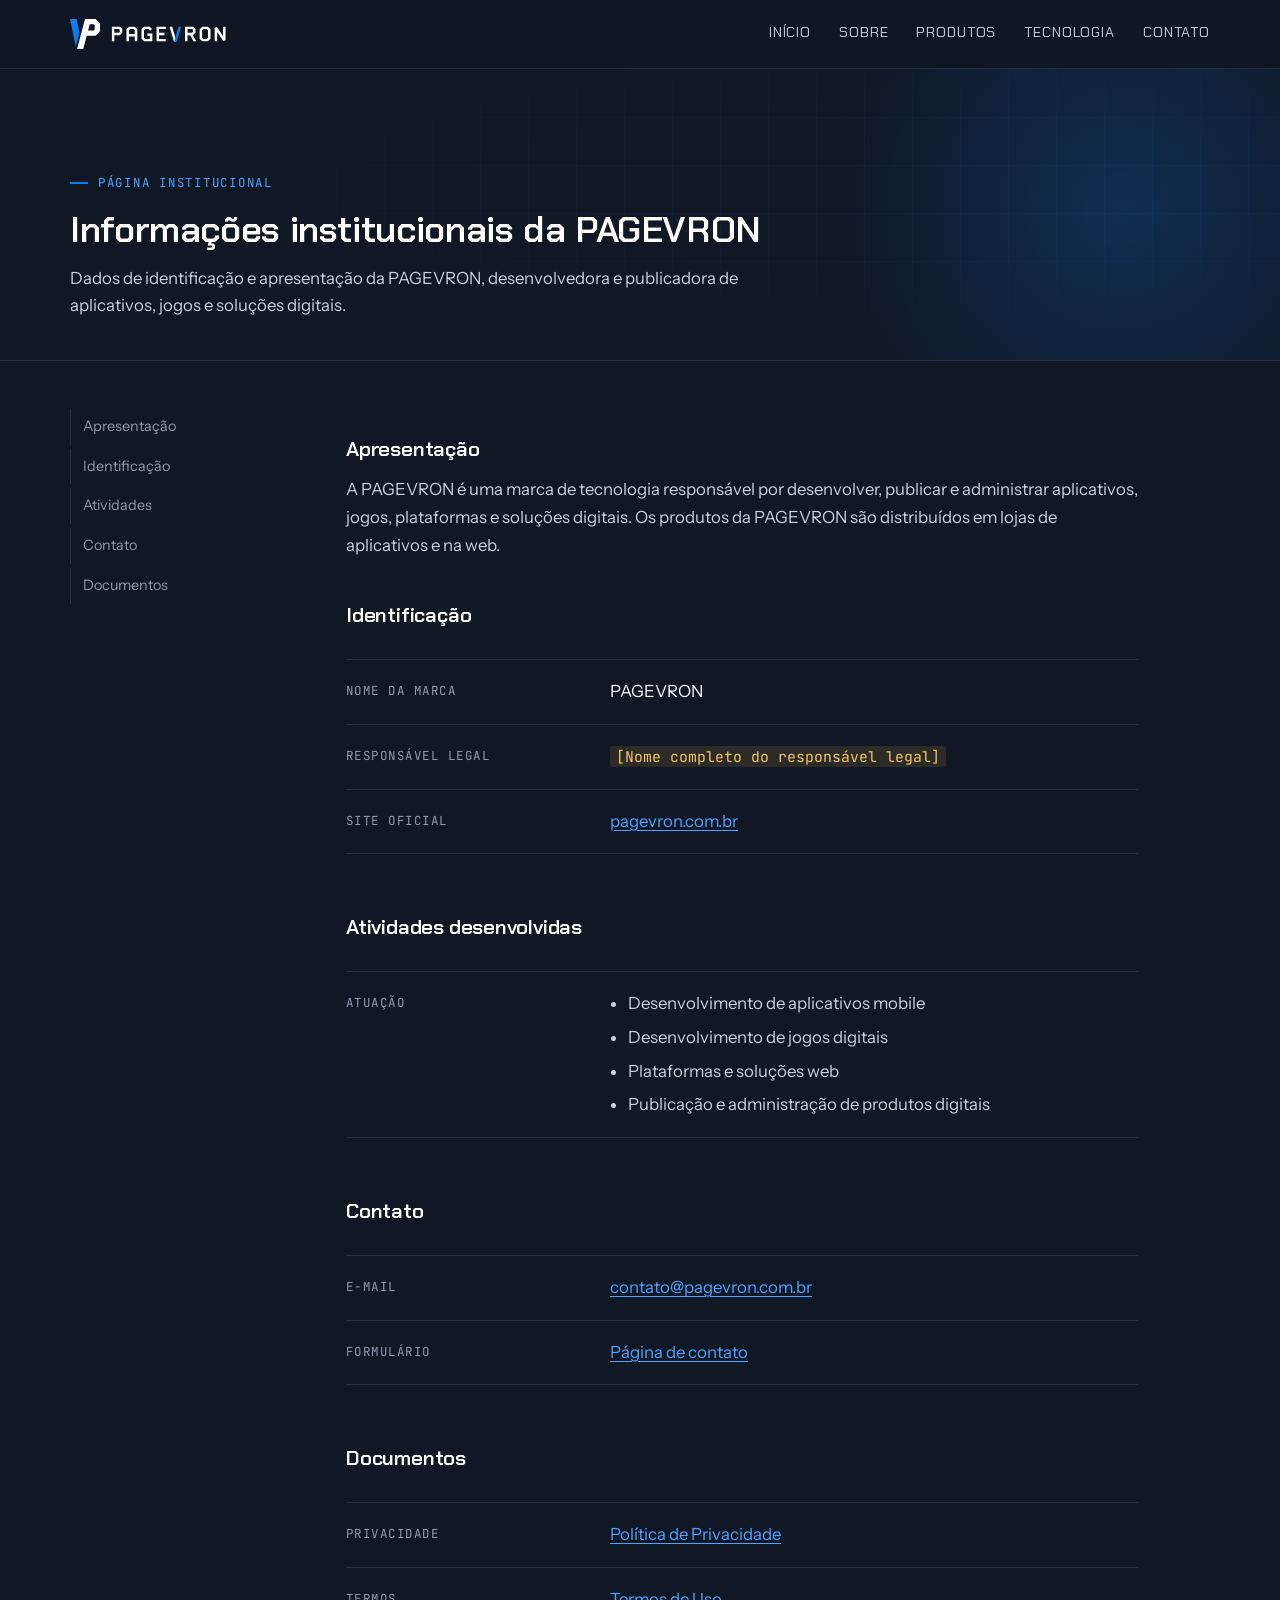
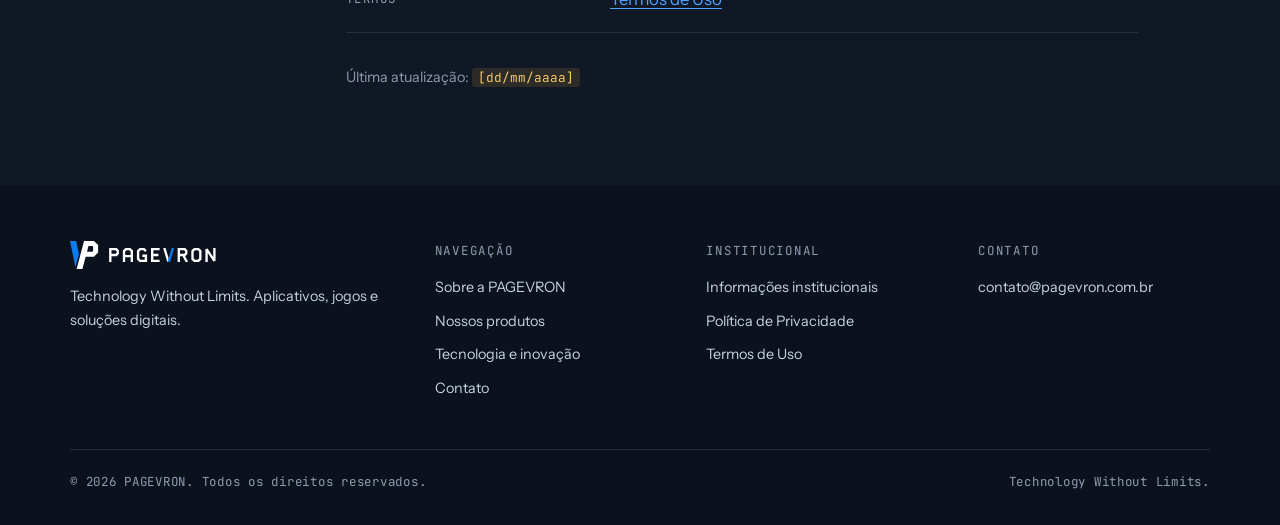
==== empresa/index.html @ 6729637c "Site institucional da PAGEVRON Co-Authored-By: Claude Opus 5.5 <noreply@anthropic.com> Claude-Sessio" ====
<!doctype html>
<html lang="pt-BR">
<head>
<meta charset="utf-8">
<meta name="viewport" content="width=device-width, initial-scale=1, viewport-fit=cover">
<title>Informações institucionais — PAGEVRON</title>
<meta name="description" content="Informações institucionais da PAGEVRON: apresentação, atividades, contato e responsável legal.">
<meta name="robots" content="index, follow">
<link rel="canonical" href="https://pagevron.com.br/empresa">
<meta name="theme-color" content="#101725">
<link rel="icon" href="../favicon.svg" type="image/svg+xml">
<link rel="icon" href="../favicon-32.png" sizes="32x32" type="image/png">
<link rel="apple-touch-icon" href="../apple-touch-icon.png">
<link rel="manifest" href="../site.webmanifest">
<meta property="og:type" content="website">
<meta property="og:site_name" content="PAGEVRON">
<meta property="og:title" content="Informações institucionais — PAGEVRON">
<meta property="og:description" content="Informações institucionais da PAGEVRON: apresentação, atividades, contato e responsável legal.">
<meta property="og:url" content="https://pagevron.com.br/empresa">
<meta property="og:image" content="https://pagevron.com.br/assets/img/og-pagevron.png">
<meta property="og:locale" content="pt_BR">
<meta name="twitter:card" content="summary_large_image">
<link rel="preconnect" href="https://fonts.googleapis.com">
<link rel="preconnect" href="https://fonts.gstatic.com" crossorigin>
<link rel="stylesheet" href="https://fonts.googleapis.com/css2?family=Chakra+Petch:wght@500;600;700&family=Instrument+Sans:wght@400;500;600&family=JetBrains+Mono:wght@400;500&display=swap">
<link rel="stylesheet" href="../assets/css/style.css">
</head>
<body>
<a class="pular" href="#conteudo">Pular para o conteúdo</a>
<header class="topo">
  <div class="wrap">
    <a class="marca" href="../" aria-label="PAGEVRON — página inicial"><img src="../assets/img/logo-horizontal.svg" alt="PAGEVRON" width="200" height="56"></a>
    <button class="menu-botao" type="button" aria-expanded="false" aria-controls="menu" aria-label="Abrir menu"><span></span></button>
    <nav class="menu" id="menu" aria-label="Menu principal">
      <a href="../#inicio">Início</a>
      <a href="../#sobre">Sobre</a>
      <a href="../#produtos">Produtos</a>
      <a href="../#tecnologia">Tecnologia</a>
      <a href="../contato/">Contato</a>
    </nav>
  </div>
</header>
<main id="conteudo">
  <section class="pagina-cabeca heroi">
    <div class="wrap" style="display:block;padding-block:0">
      <span class="rotulo">Página institucional</span>
      <h1>Informações institucionais da PAGEVRON</h1>
      <p>Dados de identificação e apresentação da PAGEVRON, desenvolvedora e publicadora de aplicativos, jogos e soluções digitais.</p>
    </div>
  </section>
  <section class="doc">
    <div class="wrap">
      <nav aria-label="Nesta página"><a href="#apresentacao">Apresentação</a><a href="#identificacao">Identificação</a><a href="#atividades">Atividades</a><a href="#contato">Contato</a><a href="#documentos">Documentos</a></nav>
      <div class="prosa">
        <h2 id="apresentacao">Apresentação</h2>
        <p>A PAGEVRON é uma marca de tecnologia responsável por desenvolver, publicar e administrar aplicativos, jogos, plataformas e soluções digitais. Os produtos da PAGEVRON são distribuídos em lojas de aplicativos e na web.</p>

        <h2 id="identificacao">Identificação</h2>
        <dl class="ficha">
          <div><dt>Nome da marca</dt><dd>PAGEVRON</dd></div>
          <!-- EDITAR: nome completo do responsável legal, igual ao documento oficial -->
          <div><dt>Responsável legal</dt><dd><span class="editar">[Nome completo do responsável legal]</span></dd></div>
          <div><dt>Site oficial</dt><dd><a href="https://pagevron.com.br">pagevron.com.br</a></dd></div>
          <!-- Informações empresariais: inclua SOMENTE se existirem. Para mostrar, apague as marcas de comentário.
          <div><dt>Razão social</dt><dd>[Razão social]</dd></div>
          <div><dt>Nome fantasia</dt><dd>PAGEVRON</dd></div>
          <div><dt>CNPJ</dt><dd>[00.000.000/0000-00]</dd></div>
          <div><dt>Endereço</dt><dd>[Endereço completo]</dd></div>
          <div><dt>Telefone</dt><dd>[Telefone]</dd></div>
          <div><dt>Número D-U-N-S</dt><dd>[Número D-U-N-S]</dd></div>
          -->
        </dl>

        <h2 id="atividades">Atividades desenvolvidas</h2>
        <dl class="ficha">
          <div><dt>Atuação</dt><dd><ul>
            <li>Desenvolvimento de aplicativos mobile</li>
            <li>Desenvolvimento de jogos digitais</li>
            <li>Plataformas e soluções web</li>
            <li>Publicação e administração de produtos digitais</li>
          </ul></dd></div>
        </dl>

        <h2 id="contato">Contato</h2>
        <dl class="ficha">
          <!-- EDITAR: use o mesmo e-mail cadastrado no Google Play Console -->
          <div><dt>E-mail</dt><dd><a href="mailto:contato@pagevron.com.br">contato@pagevron.com.br</a></dd></div>
          <div><dt>Formulário</dt><dd><a href="../contato/">Página de contato</a></dd></div>
        </dl>

        <h2 id="documentos">Documentos</h2>
        <dl class="ficha">
          <div><dt>Privacidade</dt><dd><a href="../privacidade/">Política de Privacidade</a></dd></div>
          <div><dt>Termos</dt><dd><a href="../termos/">Termos de Uso</a></dd></div>
        </dl>
        <p style="font-size:var(--t-sm);color:var(--prata-2)">Última atualização: <!-- EDITAR --><span class="editar">[dd/mm/aaaa]</span></p>
      </div>
    </div>
  </section>
</main>
<footer class="rodape">
  <div class="wrap">
    <div class="rodape-grid">
      <div>
        <img src="../assets/img/logo-horizontal.svg" alt="PAGEVRON" width="200" height="56">
        <p>Technology Without Limits. Aplicativos, jogos e soluções digitais.</p>
      </div>
      <div>
        <h4>Navegação</h4>
        <ul>
          <li><a href="../#sobre">Sobre a PAGEVRON</a></li>
          <li><a href="../#produtos">Nossos produtos</a></li>
          <li><a href="../#tecnologia">Tecnologia e inovação</a></li>
          <li><a href="../contato/">Contato</a></li>
        </ul>
      </div>
      <div>
        <h4>Institucional</h4>
        <ul>
          <li><a href="../empresa/">Informações institucionais</a></li>
          <li><a href="../privacidade/">Política de Privacidade</a></li>
          <li><a href="../termos/">Termos de Uso</a></li>
        </ul>
      </div>
      <div>
        <h4>Contato</h4>
        <ul>
          <!-- EDITAR: e-mail oficial -->
          <li><a href="mailto:contato@pagevron.com.br">contato@pagevron.com.br</a></li>
        </ul>
      </div>
    </div>
    <div class="rodape-base">
      <span>© <span data-ano>2026</span> PAGEVRON. Todos os direitos reservados.</span>
      <span>Technology Without Limits.</span>
    </div>
  </div>
</footer>
<script src="../assets/js/main.js" defer></script>
</body>
</html>
---- assets/css/style.css ----
/* ==========================================================
   PAGEVRON — Folha de estilo do site institucional
   Layout: blueprint escuro — grade técnica, cantos chanfrados
   (o mesmo corte das pontas do símbolo), uma única cor de acento.
   ========================================================== */
:root {
  /* Cores da marca */
  --azul: #087CF0;          /* Azul elétrico (acento) */
  --azul-claro: #4DA3FF;    /* acento legível em texto pequeno */
  --profundo: #101725;      /* Azul profundo (fundo) */
  --profundo-2: #151E30;    /* superfícies */
  --profundo-3: #1C2740;    /* superfícies elevadas / bordas */
  --prata: #C5D2E2;         /* Prata (texto secundário) */
  --prata-2: #8D9BB0;       /* texto terciário */
  --branco: #FFFFFF;
  --linha: rgba(197, 210, 226, .12);
  --grade: rgba(8, 124, 240, .07);

  /* Tipografia */
  --f-display: "Chakra Petch", "Segoe UI", Roboto, Arial, sans-serif;
  --f-texto: "Instrument Sans", "Segoe UI", Roboto, Arial, sans-serif;
  --f-mono: "JetBrains Mono", ui-monospace, "Cascadia Mono", Consolas, monospace;

  /* Escala */
  --t-xs: .78rem; --t-sm: .9rem; --t-md: 1.05rem; --t-lg: 1.3rem;
  --t-xl: clamp(1.6rem, 1.2rem + 1.6vw, 2.3rem);
  --t-2xl: clamp(2.4rem, 1.4rem + 4.4vw, 4.6rem);

  --chanfro: 14px;          /* corte de canto característico */
  --largura: 1180px;
  color-scheme: dark;
}

*, *::before, *::after { box-sizing: border-box; }
html { scroll-behavior: smooth; -webkit-text-size-adjust: 100%; }
body {
  margin: 0;
  background: var(--profundo);
  color: var(--prata);
  font-family: var(--f-texto);
  font-size: var(--t-md);
  line-height: 1.65;
  overflow-x: hidden;
}
img, svg { max-width: 100%; display: block; }
a { color: var(--azul-claro); text-decoration-thickness: 1px; text-underline-offset: 3px; }
a:hover { color: var(--branco); }
:focus-visible { outline: 2px solid var(--azul); outline-offset: 3px; }
h1, h2, h3 { font-family: var(--f-display); color: var(--branco); line-height: 1.12; margin: 0; text-wrap: balance; font-weight: 600; letter-spacing: -.01em; }
p { margin: 0; }

.pular { position: absolute; left: -999px; top: 8px; background: var(--azul); color: #fff; padding: 8px 14px; z-index: 100; }
.pular:focus { left: 8px; }

.wrap {
  width: 100%; max-width: var(--largura); margin-inline: auto;
  padding-left: max(20px, env(safe-area-inset-left, 0px));
  padding-right: max(20px, env(safe-area-inset-right, 0px));
}

/* ---------- Rótulos técnicos ---------- */
.rotulo {
  font-family: var(--f-mono); font-size: var(--t-xs); letter-spacing: .14em;
  text-transform: uppercase; color: var(--azul-claro);
  display: inline-flex; align-items: center; gap: 10px;
}
.rotulo::before { content: ""; width: 18px; height: 2px; background: var(--azul); }

/* ---------- Botões ---------- */
.btn {
  --c: var(--azul);
  display: inline-flex; align-items: center; gap: 10px;
  font-family: var(--f-display); font-weight: 600; font-size: var(--t-sm);
  letter-spacing: .08em; text-transform: uppercase; text-decoration: none;
  padding: 14px 24px; border: 0; cursor: pointer;
  background: var(--c); color: var(--branco);
  clip-path: polygon(var(--chanfro) 0, 100% 0, 100% calc(100% - var(--chanfro)), calc(100% - var(--chanfro)) 100%, 0 100%, 0 var(--chanfro));
  transition: background .2s, transform .2s;
}
.btn:hover { background: #2B8FF5; color: var(--branco); transform: translateY(-1px); }
.btn--linha { background: transparent; color: var(--branco); box-shadow: inset 0 0 0 1.5px var(--prata-2); clip-path: none; }
.btn--linha:hover { background: var(--profundo-3); box-shadow: inset 0 0 0 1.5px var(--prata); }
.btn[aria-disabled="true"] { background: var(--profundo-3); color: var(--prata-2); pointer-events: none; }
.btn svg { width: 16px; height: 16px; }

/* ---------- Cabeçalho ---------- */
body::before { content: ""; position: fixed; inset: 0 0 auto; height: env(safe-area-inset-top, 0px); z-index: 60; background: var(--profundo); }
.topo {
  position: sticky; top: env(safe-area-inset-top, 0px); z-index: 50;
  background: rgba(16, 23, 37, .82); backdrop-filter: blur(14px); -webkit-backdrop-filter: blur(14px);
  border-bottom: 1px solid var(--linha);
}
.topo .wrap { display: flex; align-items: center; justify-content: space-between; height: 68px; gap: 20px; }
.marca img { height: 30px; width: auto; }
.menu { display: flex; gap: 28px; align-items: center; }
.menu a {
  font-family: var(--f-display); font-size: var(--t-sm); letter-spacing: .06em; text-transform: uppercase;
  color: var(--prata); text-decoration: none; padding: 6px 0; border-bottom: 2px solid transparent;
}
.menu a:hover, .menu a[aria-current="page"] { color: var(--branco); border-color: var(--azul); }
.menu-botao { display: none; background: none; border: 1px solid var(--linha); color: var(--branco); width: 44px; height: 44px; cursor: pointer; }
.menu-botao span, .menu-botao span::before, .menu-botao span::after { display: block; width: 18px; height: 2px; background: currentColor; margin: auto; position: relative; transition: transform .2s; }
.menu-botao span::before, .menu-botao span::after { content: ""; position: absolute; left: 0; }
.menu-botao span::before { top: -6px; } .menu-botao span::after { top: 6px; }
.menu-botao[aria-expanded="true"] span { background: transparent; }
.menu-botao[aria-expanded="true"] span::before { transform: translateY(6px) rotate(45deg); }
.menu-botao[aria-expanded="true"] span::after { transform: translateY(-6px) rotate(-45deg); }

@media (max-width: 820px) {
  .menu-botao { display: block; }
  .menu {
    position: absolute; top: 68px; left: 0; right: 0; flex-direction: column; align-items: stretch; gap: 0;
    background: var(--profundo); border-bottom: 1px solid var(--linha);
    padding: 8px max(20px, env(safe-area-inset-right, 0px)) 16px max(20px, env(safe-area-inset-left, 0px));
    display: none;
  }
  .menu.aberto { display: flex; }
  .menu a { padding: 14px 0; border-bottom: 1px solid var(--linha); }
}

/* ---------- Herói ---------- */
.heroi { position: relative; overflow: hidden; border-bottom: 1px solid var(--linha); }
.heroi::before { /* grade técnica */
  content: ""; position: absolute; inset: 0; pointer-events: none;
  background-image: linear-gradient(var(--grade) 1px, transparent 1px), linear-gradient(90deg, var(--grade) 1px, transparent 1px);
  background-size: 48px 48px;
  mask-image: radial-gradient(ellipse 80% 70% at 70% 40%, #000 30%, transparent 75%);
  -webkit-mask-image: radial-gradient(ellipse 80% 70% at 70% 40%, #000 30%, transparent 75%);
}
.heroi::after { content: ""; position: absolute; width: 640px; height: 640px; right: -160px; top: -180px; background: radial-gradient(circle, rgba(8,124,240,.22), transparent 65%); pointer-events: none; }
.heroi .wrap { position: relative; z-index: 1; }
.heroi-grid { display: grid; grid-template-columns: 1.15fr .85fr; gap: 48px; align-items: center; padding-block: clamp(56px, 9vw, 120px); }
.heroi h1 { font-size: var(--t-2xl); margin-top: 22px; }
.heroi h1 em { font-style: normal; color: var(--azul); }
.heroi .lead { font-size: var(--t-lg); line-height: 1.55; max-width: 34ch; margin-top: 22px; color: var(--prata); }
.heroi .acoes { display: flex; flex-wrap: wrap; gap: 14px; margin-top: 34px; }
.heroi-simbolo { position: relative; justify-self: center; width: min(360px, 100%); aspect-ratio: 1; }
.heroi-simbolo svg { width: 100%; height: 100%; overflow: visible; }
.heroi-simbolo .moldura { fill: none; stroke: var(--linha); stroke-width: .35; }
.heroi-simbolo .mira { stroke: var(--azul); stroke-width: .5; fill: none; }
.heroi-simbolo .cota { font-family: var(--f-mono); font-size: 2.4px; fill: var(--prata-2); letter-spacing: .1em; }
.parte { transform-box: fill-box; transform-origin: center; }
@media (prefers-reduced-motion: no-preference) {
  .parte { animation: entra .9s cubic-bezier(.2,.7,.2,1) both; }
  .parte.x1 { animation-name: entra-x1; animation-delay: .35s; }
  .parte.x2 { animation-name: entra-x2; animation-delay: .45s; }
}
@keyframes entra { from { opacity: .0; transform: scale(.96); } }
@keyframes entra-x1 { from { transform: translate(-8px, -10px); opacity: 0; } }
@keyframes entra-x2 { from { transform: translate(8px, 10px); opacity: 0; } }

.faixa { border-top: 1px solid var(--linha); }
.faixa ul { list-style: none; margin: 0; padding: 0; display: grid; grid-template-columns: repeat(4, 1fr); }
.faixa li { padding: 18px 0 18px 20px; border-left: 1px solid var(--linha); font-family: var(--f-mono); font-size: var(--t-xs); letter-spacing: .1em; text-transform: uppercase; color: var(--prata-2); }
.faixa li:first-child { border-left: 0; padding-left: 0; }
.faixa b { display: block; font-family: var(--f-display); font-size: var(--t-md); color: var(--branco); letter-spacing: .02em; font-weight: 600; }

/* ---------- Seções ---------- */
.secao { padding-block: clamp(64px, 9vw, 112px); border-bottom: 1px solid var(--linha); }
.secao-cabeca { display: grid; gap: 16px; max-width: 720px; margin-bottom: 48px; }
.secao-cabeca h2 { font-size: var(--t-xl); }
.secao-cabeca p { font-size: var(--t-md); }

/* Sobre */
.sobre-grid { display: grid; grid-template-columns: 1fr 1fr; gap: 56px; align-items: start; }
.sobre-texto { display: grid; gap: 18px; max-width: 62ch; }
.sobre-texto p:first-child { font-size: var(--t-lg); color: var(--branco); line-height: 1.5; }
.mvv { display: grid; gap: 0; border-top: 1px solid var(--linha); }
.mvv div { display: grid; grid-template-columns: 110px 1fr; gap: 20px; padding: 22px 0; border-bottom: 1px solid var(--linha); }
.mvv dt { font-family: var(--f-mono); font-size: var(--t-xs); letter-spacing: .14em; text-transform: uppercase; color: var(--azul-claro); padding-top: 4px; }
.mvv dd { margin: 0; }
.mvv ul { margin: 0; padding: 0; list-style: none; display: grid; gap: 6px; }
.mvv li::before { content: "▸ "; color: var(--azul); }

/* Produtos */
.linha-produtos { display: grid; gap: 22px; }
.linha-produtos + .linha-produtos { margin-top: 56px; }
.sub { font-size: var(--t-lg); display: flex; align-items: baseline; gap: 12px; padding-bottom: 14px; border-bottom: 1px solid var(--linha); }
.sub span { font-family: var(--f-mono); font-size: var(--t-xs); color: var(--prata-2); font-weight: 400; letter-spacing: .1em; }
.produtos { display: grid; grid-template-columns: repeat(3, 1fr); gap: 20px; }
.produto {
  position: relative; display: flex; flex-direction: column;
  background: var(--profundo-2); border: 1px solid var(--linha);
  clip-path: polygon(0 0, calc(100% - 22px) 0, 100% 22px, 100% 100%, 0 100%);
  transition: border-color .2s, transform .25s;
}
.produto:hover { border-color: color-mix(in srgb, var(--c, var(--azul)) 60%, transparent); transform: translateY(-3px); }
.produto-tela { /* espaço para imagens/capturas */
  aspect-ratio: 16 / 9; position: relative; overflow: hidden;
  background: radial-gradient(circle at 75% 20%, color-mix(in srgb, var(--c, var(--azul)) 35%, transparent), transparent 62%), var(--profundo-3);
  border-bottom: 1px solid var(--linha); display: grid; place-items: center;
}
.produto-tela img { width: 100%; height: 100%; object-fit: cover; }
.produto-tela .glifo { width: 30%; max-width: 110px; color: var(--c, var(--prata)); }
.produto-corpo { padding: 22px 22px 24px; display: flex; flex-direction: column; gap: 14px; flex: 1; }
.produto-topo { display: flex; align-items: center; gap: 14px; }
.produto-icone { width: 52px; height: 52px; flex: none; border-radius: 13px; background: linear-gradient(145deg, var(--c, var(--azul)), color-mix(in srgb, var(--c, var(--azul)) 55%, #000)); display: grid; place-items: center; overflow: hidden; }
.produto-icone img, .produto-icone svg { width: 58%; height: 58%; color: #fff; }
.produto-icone img.cheio { width: 100%; height: 100%; }
.produto h3 { font-size: var(--t-lg); }
.produto .cat { font-family: var(--f-mono); font-size: var(--t-xs); color: var(--prata-2); letter-spacing: .08em; text-transform: uppercase; }
.produto p { font-size: var(--t-sm); }
.produto-rodape { margin-top: auto; display: flex; align-items: center; justify-content: space-between; gap: 12px; flex-wrap: wrap; padding-top: 14px; border-top: 1px dashed var(--linha); }
.status { font-family: var(--f-mono); font-size: var(--t-xs); letter-spacing: .1em; text-transform: uppercase; display: inline-flex; align-items: center; gap: 8px; color: var(--prata); }
.status::before { content: ""; width: 8px; height: 8px; border-radius: 50%; background: var(--prata-2); }
.status[data-status="disponivel"]::before { background: #2FD08A; box-shadow: 0 0 0 4px rgba(47,208,138,.15); }
.status[data-status="beta"]::before { background: #F5B83D; }
.status[data-status="breve"]::before { background: var(--azul); box-shadow: 0 0 0 4px rgba(8,124,240,.18); }
.produto .link { font-family: var(--f-display); font-size: var(--t-sm); letter-spacing: .06em; text-transform: uppercase; text-decoration: none; font-weight: 600; }
.produto .link[aria-disabled="true"] { color: var(--prata-2); pointer-events: none; }

/* Tecnologia */
.segmentos { display: grid; grid-template-columns: repeat(4, 1fr); border-top: 1px solid var(--linha); border-left: 1px solid var(--linha); }
.segmento { padding: 32px 26px 36px; border-right: 1px solid var(--linha); border-bottom: 1px solid var(--linha); display: grid; gap: 14px; align-content: start; transition: background .2s; }
.segmento:hover { background: var(--profundo-2); }
.segmento svg { width: 36px; height: 36px; color: var(--azul); }
.segmento h3 { font-size: var(--t-md); letter-spacing: .02em; }
.segmento p { font-size: var(--t-sm); }
.processo { margin-top: 56px; display: grid; grid-template-columns: repeat(4, 1fr); gap: 0; counter-reset: etapa; list-style: none; padding: 0; }
.processo li { counter-increment: etapa; padding: 20px 20px 0 0; border-top: 2px solid var(--profundo-3); position: relative; }
.processo li::before { content: counter(etapa, decimal-leading-zero); position: absolute; top: -12px; left: 0; background: var(--profundo); padding-right: 10px; font-family: var(--f-mono); font-size: var(--t-xs); color: var(--azul-claro); }
.processo li:first-child { border-color: var(--azul); }
.processo b { display: block; color: var(--branco); font-family: var(--f-display); font-weight: 600; margin-bottom: 4px; }
.processo span { font-size: var(--t-sm); }

/* Contato */
.contato-grid { display: grid; grid-template-columns: .9fr 1.1fr; gap: 56px; }
.canais { display: grid; gap: 0; border-top: 1px solid var(--linha); align-content: start; }
.canal { display: grid; gap: 4px; padding: 18px 0; border-bottom: 1px solid var(--linha); }
.canal small { font-family: var(--f-mono); font-size: var(--t-xs); letter-spacing: .12em; text-transform: uppercase; color: var(--prata-2); }
.canal a, .canal span { color: var(--branco); font-family: var(--f-display); font-size: var(--t-lg); text-decoration: none; word-break: break-word; }
.redes { display: flex; gap: 10px; flex-wrap: wrap; margin-top: 4px; }
.redes a { width: 44px; height: 44px; display: grid; place-items: center; border: 1px solid var(--linha); color: var(--prata); }
.redes a:hover { border-color: var(--azul); color: var(--branco); }
.redes svg { width: 18px; height: 18px; }

.form { display: grid; grid-template-columns: 1fr 1fr; gap: 18px; background: var(--profundo-2); border: 1px solid var(--linha); padding: clamp(20px, 4vw, 36px); }
.campo { display: grid; gap: 8px; min-width: 0; }
.campo--cheio { grid-column: 1 / -1; }
.campo label { font-family: var(--f-mono); font-size: var(--t-xs); letter-spacing: .12em; text-transform: uppercase; color: var(--prata); }
.campo input, .campo textarea, .campo select {
  width: 100%; font: inherit; font-size: var(--t-md); color: var(--branco);
  background: var(--profundo); border: 1px solid var(--profundo-3); padding: 12px 14px; border-radius: 0;
}
.campo textarea { min-height: 140px; resize: vertical; }
.campo input:focus, .campo textarea:focus, .campo select:focus { outline: none; border-color: var(--azul); box-shadow: 0 0 0 3px rgba(8,124,240,.2); }
.form-rodape { grid-column: 1 / -1; display: flex; align-items: center; gap: 16px; flex-wrap: wrap; }
.form-aviso { font-size: var(--t-sm); color: var(--prata-2); }
.form-aviso[data-tipo="ok"] { color: #2FD08A; }
.form-aviso[data-tipo="erro"] { color: #FF7A7A; }
.hp { position: absolute; left: -5000px; }

/* ---------- Páginas internas ---------- */
.pagina-cabeca { padding-block: clamp(48px, 8vw, 96px) 40px; border-bottom: 1px solid var(--linha); position: relative; overflow: hidden; }
.pagina-cabeca h1 { font-size: var(--t-xl); margin-top: 16px; }
.pagina-cabeca p { margin-top: 14px; max-width: 62ch; }
.doc { padding-block: 48px 96px; }
.doc .wrap { display: grid; grid-template-columns: 220px minmax(0, 1fr); gap: 56px; }
.doc nav { position: sticky; top: 100px; align-self: start; display: grid; gap: 4px; font-size: var(--t-sm); }
.doc nav a { color: var(--prata-2); text-decoration: none; padding: 6px 0 6px 12px; border-left: 1px solid var(--linha); }
.doc nav a:hover { color: var(--branco); border-color: var(--azul); }
.prosa { max-width: 72ch; display: grid; gap: 16px; }
.prosa h2 { font-size: var(--t-lg); margin-top: 28px; scroll-margin-top: 90px; }
.prosa ul { margin: 0; padding-left: 20px; display: grid; gap: 6px; }
.prosa .editar, .editar { background: rgba(245, 184, 61, .12); color: #F5C866; padding: 1px 6px; font-family: var(--f-mono); font-size: .88em; border-radius: 3px; }
.nota { border-left: 3px solid var(--azul); background: var(--profundo-2); padding: 16px 20px; font-size: var(--t-sm); }

.ficha { display: grid; border-top: 1px solid var(--linha); }
.ficha div { display: grid; grid-template-columns: 240px minmax(0, 1fr); gap: 24px; padding: 18px 0; border-bottom: 1px solid var(--linha); }
.ficha dt { font-family: var(--f-mono); font-size: var(--t-xs); letter-spacing: .12em; text-transform: uppercase; color: var(--prata-2); padding-top: 3px; }
.ficha dd { margin: 0; color: var(--branco); }
.ficha dd ul { margin: 0; padding-left: 18px; color: var(--prata); }

/* ---------- Rodapé ---------- */
.rodape { padding-block: 56px 32px; background: #0C121D; }
.rodape-grid { display: grid; grid-template-columns: 1.4fr 1fr 1fr 1fr; gap: 40px; }
.rodape img { height: 28px; width: auto; }
.rodape p { font-size: var(--t-sm); margin-top: 16px; max-width: 32ch; }
.rodape h4 { margin: 0 0 14px; font-family: var(--f-mono); font-size: var(--t-xs); font-weight: 400; letter-spacing: .14em; text-transform: uppercase; color: var(--prata-2); }
.rodape ul { list-style: none; padding: 0; margin: 0; display: grid; gap: 10px; font-size: var(--t-sm); }
.rodape ul a { color: var(--prata); text-decoration: none; }
.rodape ul a:hover { color: var(--branco); }
.rodape-base { margin-top: 48px; padding-top: 22px; border-top: 1px solid var(--linha); display: flex; justify-content: space-between; gap: 16px; flex-wrap: wrap; font-family: var(--f-mono); font-size: var(--t-xs); color: var(--prata-2); letter-spacing: .06em; }

/* ---------- Responsivo ---------- */
@media (max-width: 980px) {
  .heroi-grid, .sobre-grid, .contato-grid { grid-template-columns: 1fr; }
  .heroi-simbolo { width: min(260px, 70%); order: -1; justify-self: start; }
  .produtos { grid-template-columns: 1fr 1fr; }
  .segmentos, .processo { grid-template-columns: 1fr 1fr; }
  .processo { row-gap: 28px; }
  .rodape-grid { grid-template-columns: 1fr 1fr; }
  .doc .wrap { grid-template-columns: 1fr; gap: 24px; }
  .doc nav { position: static; display: flex; flex-wrap: wrap; gap: 6px 14px; }
  .doc nav a { border-left: 0; padding: 4px 0; }
}
@media (max-width: 620px) {
  .heroi-simbolo { width: 180px; }
  .faixa ul { grid-template-columns: 1fr 1fr; }
  .faixa li:nth-child(3) { border-left: 0; padding-left: 0; }
  .faixa li:nth-child(n+3) { border-top: 1px solid var(--linha); }
  .produtos, .segmentos, .processo, .form, .rodape-grid { grid-template-columns: 1fr; }
  .mvv div, .ficha div { grid-template-columns: 1fr; gap: 6px; }
}
@media (prefers-reduced-motion: reduce) { html { scroll-behavior: auto; } * { transition: none !important; } }

.vazio { border: 1px dashed var(--linha); padding: clamp(24px, 4vw, 40px); max-width: 720px; }
.vazio b { color: var(--branco); font-family: var(--f-display); font-weight: 600; }
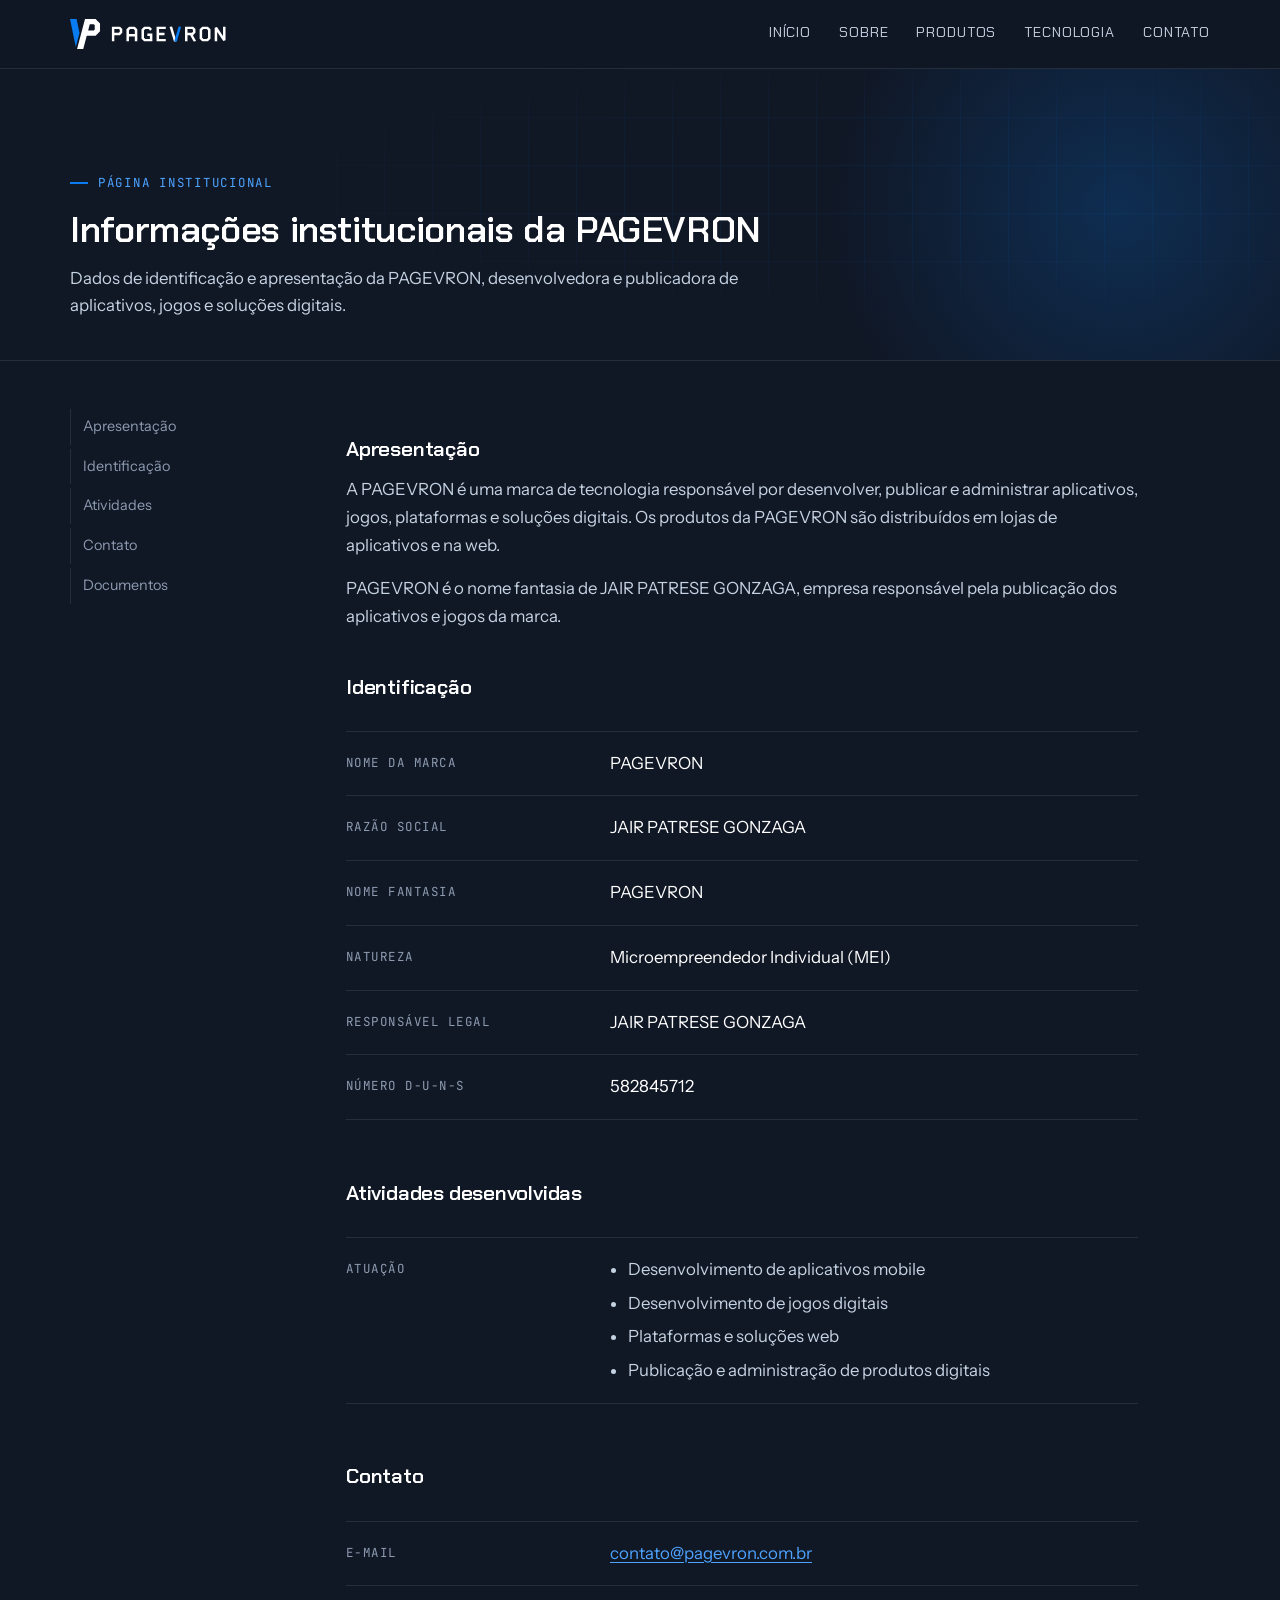
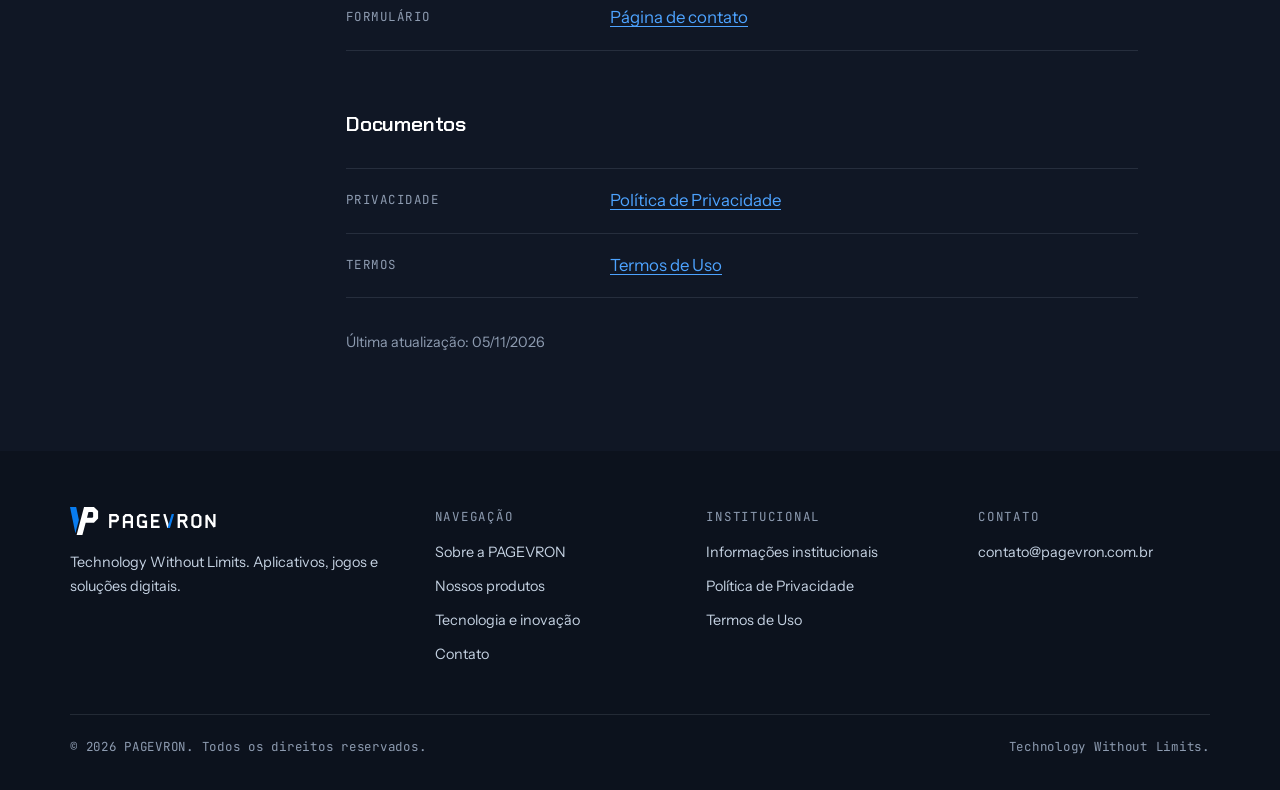
==== commit 288ec5b6: "Adiciona dados da empresa na página institucional Co-Authored-By: Claude Opus 5.5 <noreply@anthropic" ====
--- a/empresa/index.html
+++ b/empresa/index.html
@@ -54,20 +54,20 @@
       <div class="prosa">
         <h2 id="apresentacao">Apresentação</h2>
         <p>A PAGEVRON é uma marca de tecnologia responsável por desenvolver, publicar e administrar aplicativos, jogos, plataformas e soluções digitais. Os produtos da PAGEVRON são distribuídos em lojas de aplicativos e na web.</p>
+        <p>PAGEVRON é o nome fantasia de JAIR PATRESE GONZAGA, empresa responsável pela publicação dos aplicativos e jogos da marca.</p>
 
         <h2 id="identificacao">Identificação</h2>
         <dl class="ficha">
           <div><dt>Nome da marca</dt><dd>PAGEVRON</dd></div>
-          <!-- EDITAR: nome completo do responsável legal, igual ao documento oficial -->
-          <div><dt>Responsável legal</dt><dd><span class="editar">[Nome completo do responsável legal]</span></dd></div>
-          <div><dt>Site oficial</dt><dd><a href="https://pagevron.com.br">pagevron.com.br</a></dd></div>
-          <!-- Informações empresariais: inclua SOMENTE se existirem. Para mostrar, apague as marcas de comentário.
-          <div><dt>Razão social</dt><dd>[Razão social]</dd></div>
+          <div><dt>Razão social</dt><dd>JAIR PATRESE GONZAGA</dd></div>
           <div><dt>Nome fantasia</dt><dd>PAGEVRON</dd></div>
+          <div><dt>Natureza</dt><dd>Microempreendedor Individual (MEI)</dd></div>
+          <div><dt>Responsável legal</dt><dd>JAIR PATRESE GONZAGA</dd></div>
+          <div><dt>Número D-U-N-S</dt><dd>582845712</dd></div>
+          <!-- PREENCHER: dados exatamente iguais ao cadastro do CNPJ / D-U-N-S. Para mostrar, apague as marcas de comentário.
           <div><dt>CNPJ</dt><dd>[00.000.000/0000-00]</dd></div>
           <div><dt>Endereço</dt><dd>[Endereço completo]</dd></div>
           <div><dt>Telefone</dt><dd>[Telefone]</dd></div>
-          <div><dt>Número D-U-N-S</dt><dd>[Número D-U-N-S]</dd></div>
           -->
         </dl>
 
@@ -93,7 +93,7 @@
           <div><dt>Privacidade</dt><dd><a href="../privacidade/">Política de Privacidade</a></dd></div>
           <div><dt>Termos</dt><dd><a href="../termos/">Termos de Uso</a></dd></div>
         </dl>
-        <p style="font-size:var(--t-sm);color:var(--prata-2)">Última atualização: <!-- EDITAR --><span class="editar">[dd/mm/aaaa]</span></p>
+        <p style="font-size:var(--t-sm);color:var(--prata-2)">Última atualização: <!-- EDITAR -->05/11/2026</p>
       </div>
     </div>
   </section>
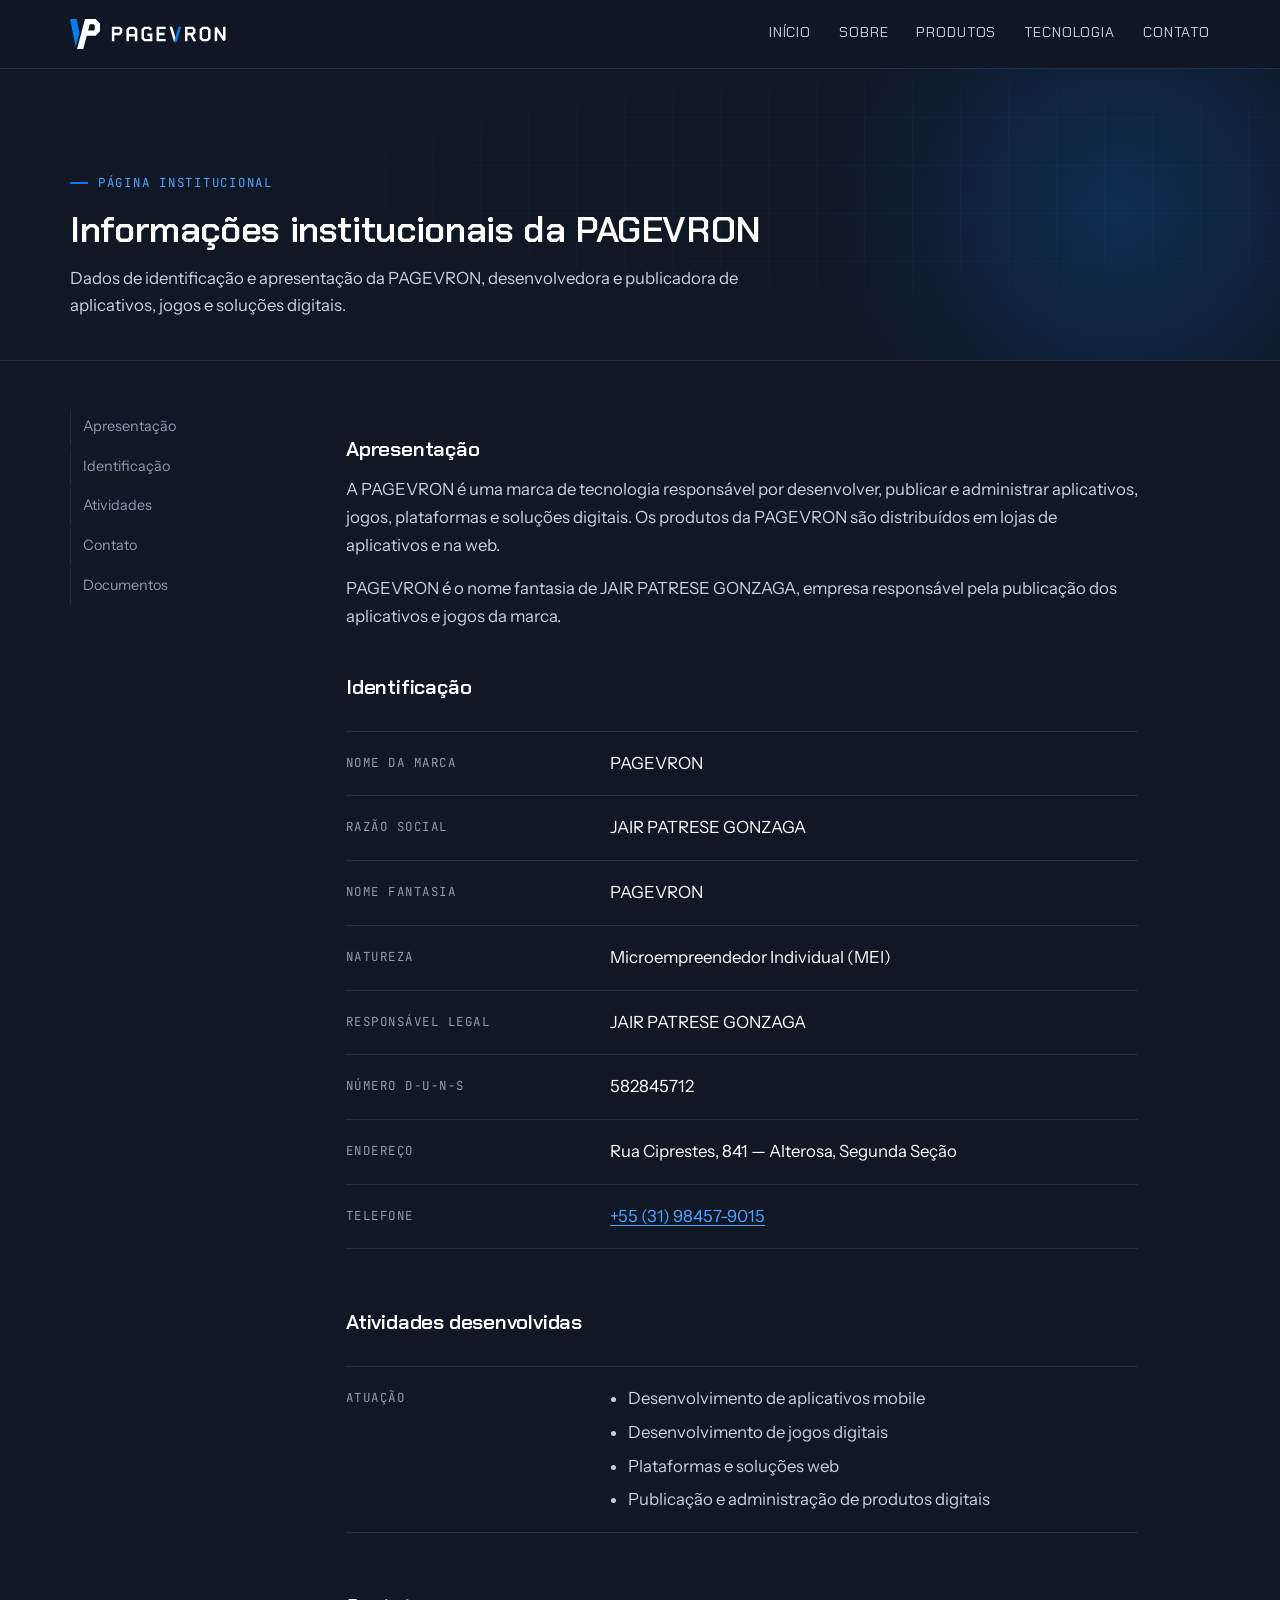
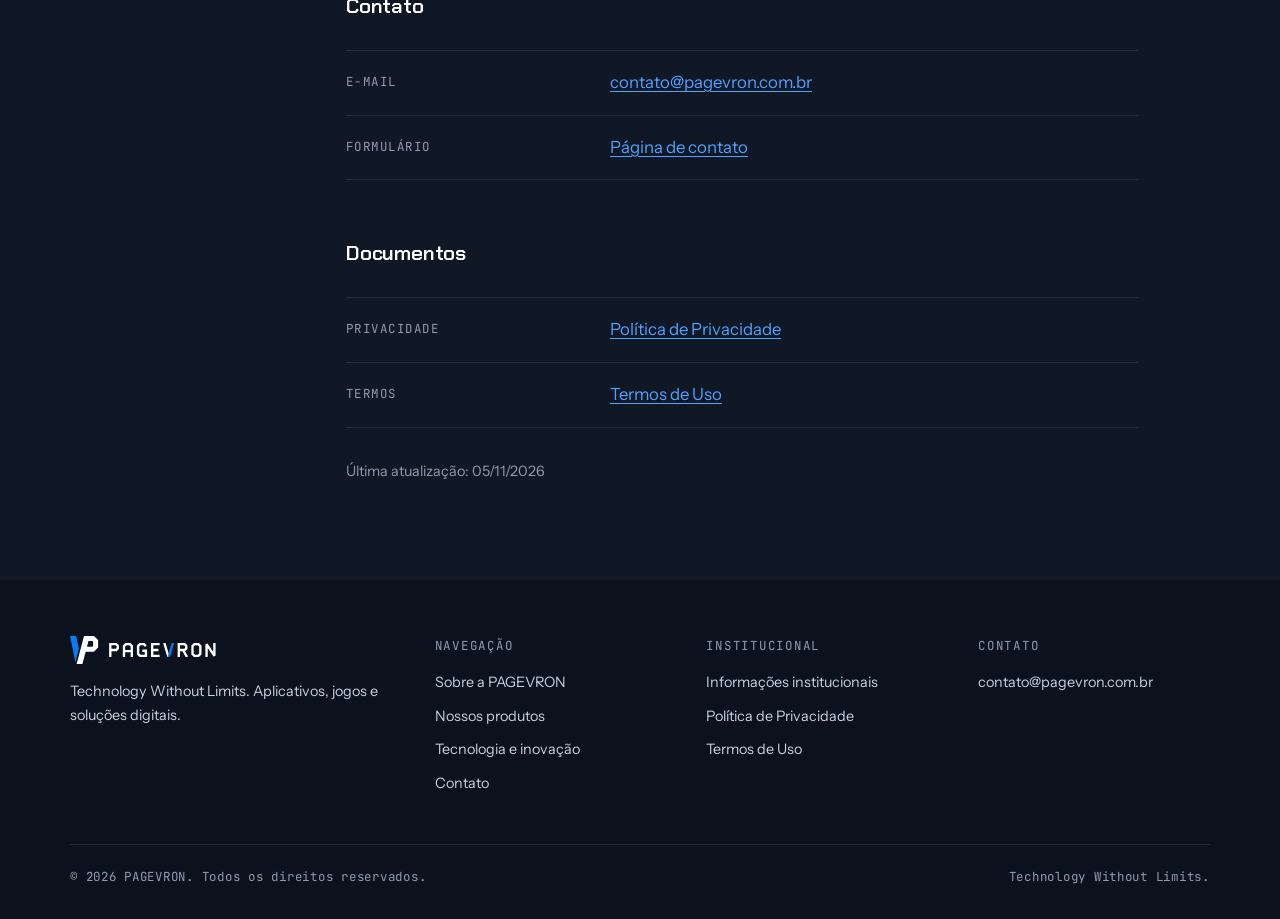
==== commit a6e8c2b4: "Adiciona endereço e telefone da empresa Co-Authored-By: Claude Opus 5.5 <noreply@anthropic.com> Clau" ====
--- a/empresa/index.html
+++ b/empresa/index.html
@@ -64,10 +64,10 @@
           <div><dt>Natureza</dt><dd>Microempreendedor Individual (MEI)</dd></div>
           <div><dt>Responsável legal</dt><dd>JAIR PATRESE GONZAGA</dd></div>
           <div><dt>Número D-U-N-S</dt><dd>582845712</dd></div>
-          <!-- PREENCHER: dados exatamente iguais ao cadastro do CNPJ / D-U-N-S. Para mostrar, apague as marcas de comentário.
+          <div><dt>Endereço</dt><dd>Rua Ciprestes, 841 — Alterosa, Segunda Seção</dd></div>
+          <div><dt>Telefone</dt><dd><a href="tel:+5531984579015">+55 (31) 98457-9015</a></dd></div>
+          <!-- PREENCHER: CNPJ igual ao cadastro. Para mostrar, apague as marcas de comentário.
           <div><dt>CNPJ</dt><dd>[00.000.000/0000-00]</dd></div>
-          <div><dt>Endereço</dt><dd>[Endereço completo]</dd></div>
-          <div><dt>Telefone</dt><dd>[Telefone]</dd></div>
           -->
         </dl>
 
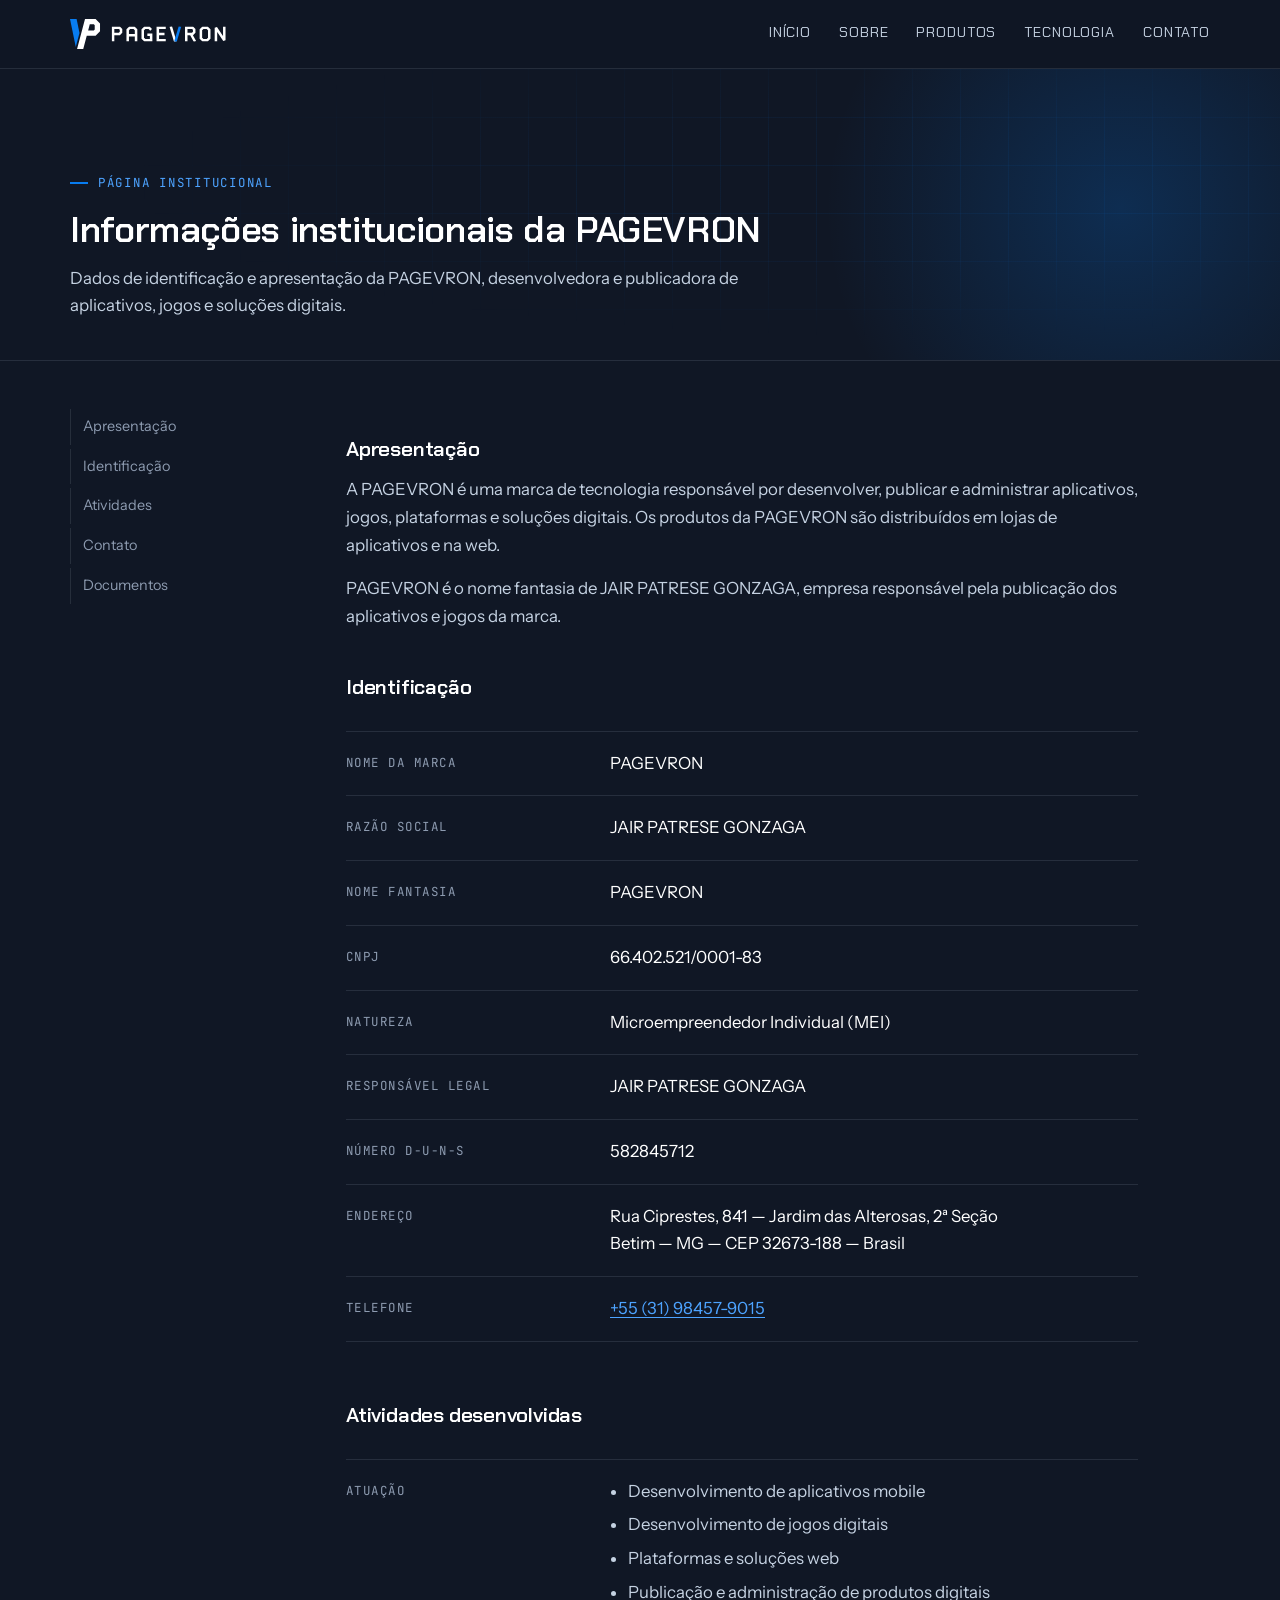
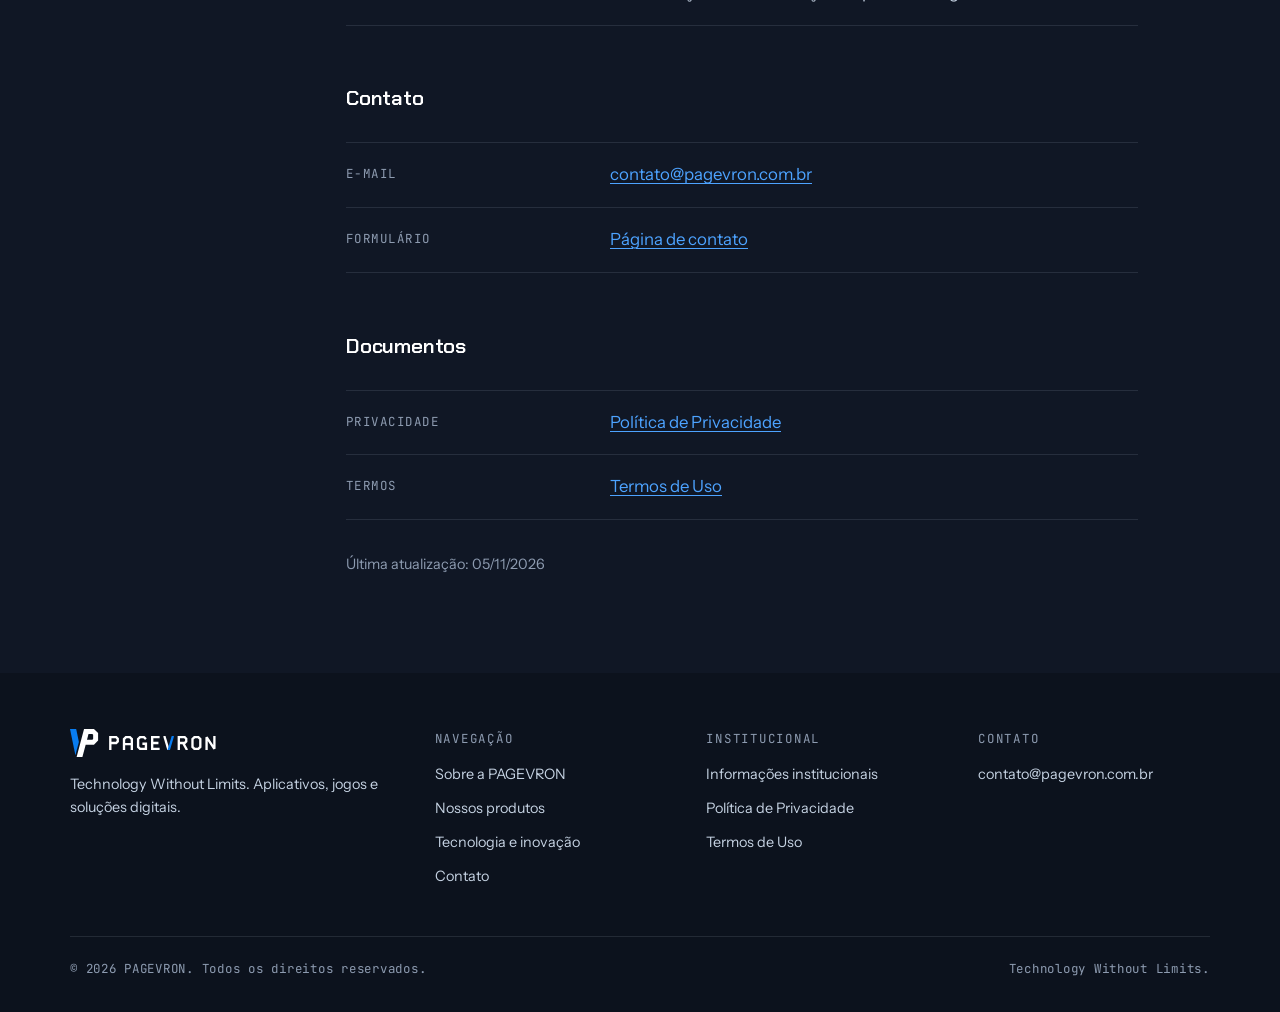
==== commit 66c83cfd: "Completa CNPJ e endereço da empresa Co-Authored-By: Claude Opus 5.5 <noreply@anthropic.com> Claude-S" ====
--- a/empresa/index.html
+++ b/empresa/index.html
@@ -61,14 +61,12 @@
           <div><dt>Nome da marca</dt><dd>PAGEVRON</dd></div>
           <div><dt>Razão social</dt><dd>JAIR PATRESE GONZAGA</dd></div>
           <div><dt>Nome fantasia</dt><dd>PAGEVRON</dd></div>
+          <div><dt>CNPJ</dt><dd>66.402.521/0001-83</dd></div>
           <div><dt>Natureza</dt><dd>Microempreendedor Individual (MEI)</dd></div>
           <div><dt>Responsável legal</dt><dd>JAIR PATRESE GONZAGA</dd></div>
           <div><dt>Número D-U-N-S</dt><dd>582845712</dd></div>
-          <div><dt>Endereço</dt><dd>Rua Ciprestes, 841 — Alterosa, Segunda Seção</dd></div>
+          <div><dt>Endereço</dt><dd>Rua Ciprestes, 841 — Jardim das Alterosas, 2ª Seção<br>Betim — MG — CEP 32673-188 — Brasil</dd></div>
           <div><dt>Telefone</dt><dd><a href="tel:+5531984579015">+55 (31) 98457-9015</a></dd></div>
-          <!-- PREENCHER: CNPJ igual ao cadastro. Para mostrar, apague as marcas de comentário.
-          <div><dt>CNPJ</dt><dd>[00.000.000/0000-00]</dd></div>
-          -->
         </dl>
 
         <h2 id="atividades">Atividades desenvolvidas</h2>
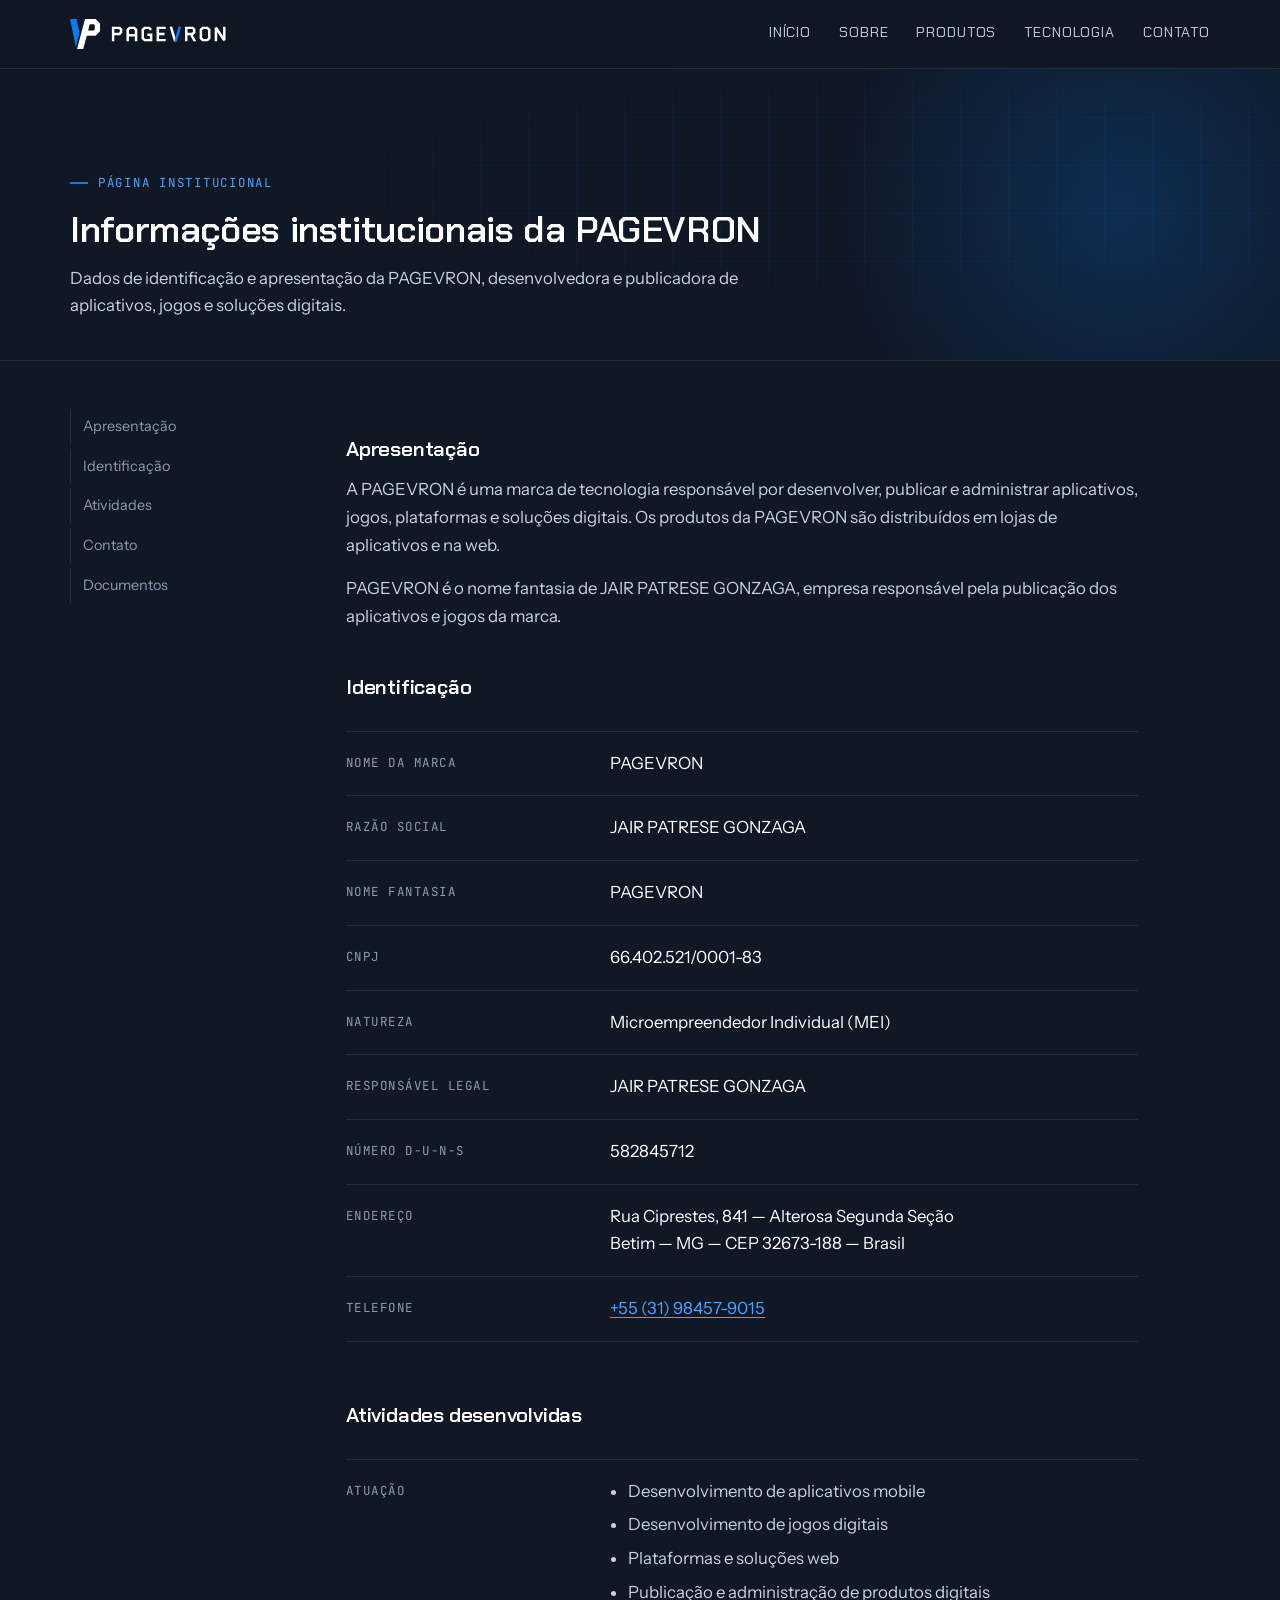
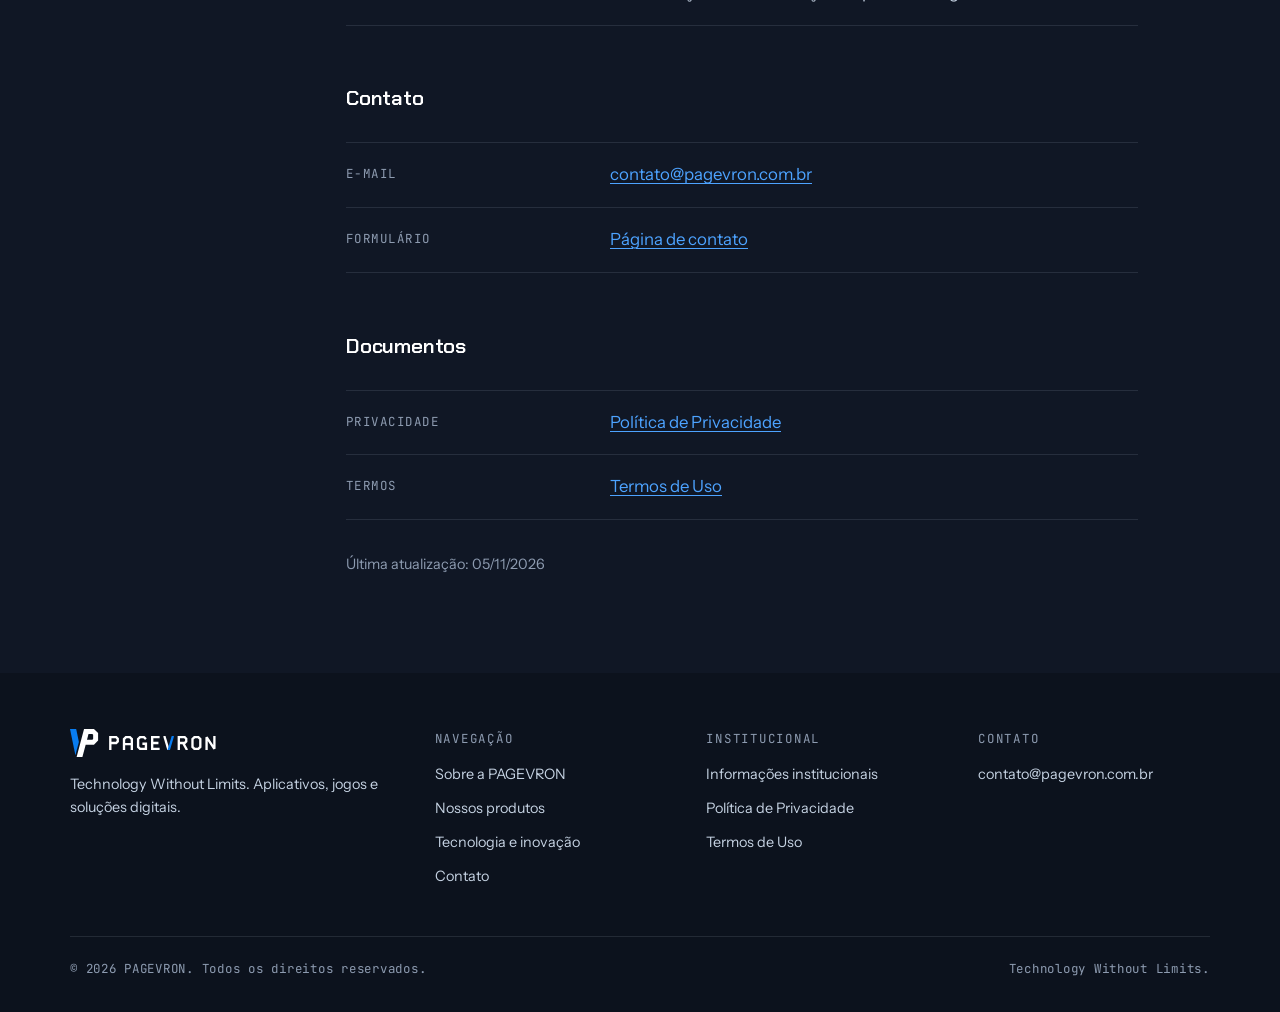
==== commit 2c94ac44: "Ajusta bairro igual ao cadastro D-U-N-S Co-Authored-By: Claude Opus 5.5 <noreply@anthropic.com> Clau" ====
--- a/empresa/index.html
+++ b/empresa/index.html
@@ -65,7 +65,7 @@
           <div><dt>Natureza</dt><dd>Microempreendedor Individual (MEI)</dd></div>
           <div><dt>Responsável legal</dt><dd>JAIR PATRESE GONZAGA</dd></div>
           <div><dt>Número D-U-N-S</dt><dd>582845712</dd></div>
-          <div><dt>Endereço</dt><dd>Rua Ciprestes, 841 — Jardim das Alterosas, 2ª Seção<br>Betim — MG — CEP 32673-188 — Brasil</dd></div>
+          <div><dt>Endereço</dt><dd>Rua Ciprestes, 841 — Alterosa Segunda Seção<br>Betim — MG — CEP 32673-188 — Brasil</dd></div>
           <div><dt>Telefone</dt><dd><a href="tel:+5531984579015">+55 (31) 98457-9015</a></dd></div>
         </dl>
 
